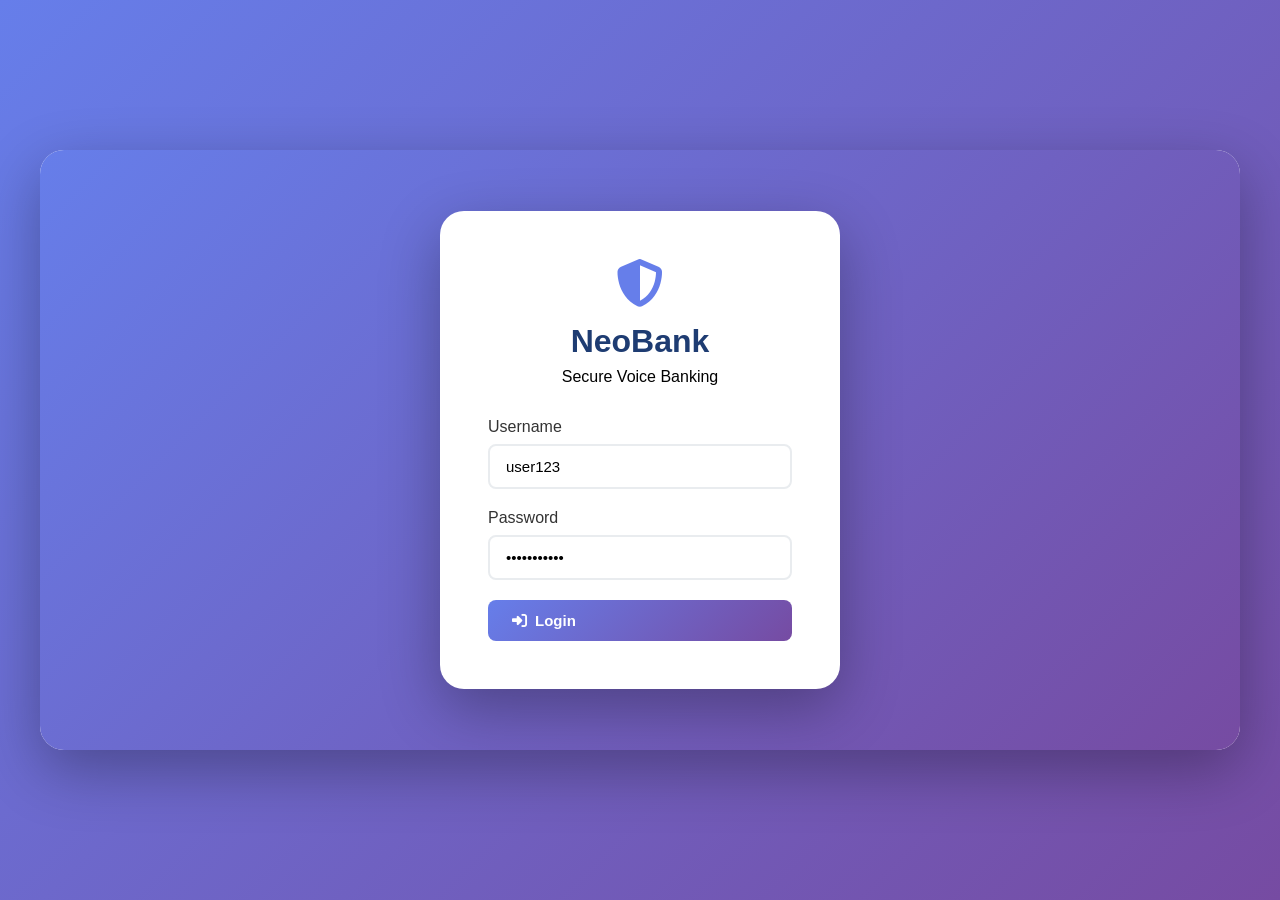
==== index.html @ e2ccea40 "dashboard cretion" ====
<!DOCTYPE html>
<html lang="en">
<head>
    <meta charset="UTF-8">
    <meta name="viewport" content="width=device-width, initial-scale=1.0">
    <title>NeoBank - Advanced Banking</title>
    <link rel="stylesheet" href="https://cdnjs.cloudflare.com/ajax/libs/font-awesome/6.4.0/css/all.min.css">
    <style>
        * {
            margin: 0;
            padding: 0;
            box-sizing: border-box;
        }

        body {
            font-family: 'Inter', -apple-system, BlinkMacSystemFont, 'Segoe UI', sans-serif;
            background: linear-gradient(135deg, #667eea 0%, #764ba2 100%);
            min-height: 100vh;
            display: flex;
            align-items: center;
            justify-content: center;
            padding: 20px;
        }

        .app-container {
            background: white;
            border-radius: 24px;
            box-shadow: 0 20px 60px rgba(0,0,0,0.3);
            width: 100%;
            max-width: 1200px;
            overflow: hidden;
            display: flex;
            min-height: 600px;
        }

        /* Sidebar */
        .sidebar {
            background: linear-gradient(180deg, #1e3c72 0%, #2a5298 100%);
            width: 280px;
            padding: 30px;
            color: white;
            display: flex;
            flex-direction: column;
        }

        .logo {
            display: flex;
            align-items: center;
            gap: 12px;
            margin-bottom: 40px;
            font-size: 24px;
            font-weight: bold;
        }

        .logo i {
            font-size: 32px;
            color: #ffd700;
        }

        .user-info {
            background: rgba(255,255,255,0.1);
            padding: 20px;
            border-radius: 16px;
            margin-bottom: 30px;
        }

        .user-info h3 {
            font-size: 18px;
            margin-bottom: 8px;
        }

        .user-info p {
            font-size: 14px;
            opacity: 0.8;
        }

        .nav-menu {
            flex: 1;
        }

        .nav-item {
            padding: 14px 20px;
            margin-bottom: 8px;
            border-radius: 12px;
            cursor: pointer;
            display: flex;
            align-items: center;
            gap: 12px;
            transition: all 0.3s;
            font-size: 15px;
        }

        .nav-item:hover {
            background: rgba(255,255,255,0.1);
        }

        .nav-item.active {
            background: rgba(255,255,255,0.2);
        }

        .nav-item i {
            width: 20px;
            text-align: center;
        }

        /* Main Content */
        .main-content {
            flex: 1;
            padding: 40px;
            background: #f8f9fa;
            overflow-y: auto;
        }

        .page {
            display: none;
        }

        .page.active {
            display: block;
            animation: fadeIn 0.3s;
        }

        @keyframes fadeIn {
            from { opacity: 0; transform: translateY(10px); }
            to { opacity: 1; transform: translateY(0); }
        }

        .page-header {
            margin-bottom: 30px;
        }

        .page-header h1 {
            font-size: 32px;
            color: #1e3c72;
            margin-bottom: 8px;
        }

        .page-header p {
            color: #666;
        }

        /* Cards */
        .card {
            background: white;
            border-radius: 16px;
            padding: 24px;
            box-shadow: 0 2px 8px rgba(0,0,0,0.1);
            margin-bottom: 24px;
        }

        .card-header {
            display: flex;
            justify-content: space-between;
            align-items: center;
            margin-bottom: 20px;
        }

        .card-header h2 {
            font-size: 20px;
            color: #1e3c72;
        }

        /* Account Cards */
        .accounts-grid {
            display: grid;
            grid-template-columns: repeat(auto-fit, minmax(300px, 1fr));
            gap: 20px;
        }

        .account-card {
            background: linear-gradient(135deg, #667eea 0%, #764ba2 100%);
            color: white;
            padding: 24px;
            border-radius: 16px;
            position: relative;
            overflow: hidden;
        }

        .account-card::before {
            content: '';
            position: absolute;
            top: -50%;
            right: -50%;
            width: 200%;
            height: 200%;
            background: radial-gradient(circle, rgba(255,255,255,0.1) 0%, transparent 70%);
        }

        .account-type {
            font-size: 14px;
            opacity: 0.9;
            margin-bottom: 8px;
        }

        .account-balance {
            font-size: 36px;
            font-weight: bold;
            margin: 16px 0;
        }

        .account-number {
            font-size: 14px;
            opacity: 0.8;
        }

        /* Transaction Table */
        .transaction-table {
            width: 100%;
            border-collapse: collapse;
        }

        .transaction-table th {
            text-align: left;
            padding: 12px;
            border-bottom: 2px solid #e9ecef;
            color: #666;
            font-weight: 600;
            font-size: 14px;
        }

        .transaction-table td {
            padding: 16px 12px;
            border-bottom: 1px solid #f1f3f5;
        }

        .transaction-table tr:hover {
            background: #f8f9fa;
        }

        .transaction-icon {
            width: 40px;
            height: 40px;
            border-radius: 50%;
            display: flex;
            align-items: center;
            justify-content: center;
            font-size: 18px;
        }

        .transaction-icon.credit {
            background: #d4edda;
            color: #155724;
        }

        .transaction-icon.debit {
            background: #f8d7da;
            color: #721c24;
        }

        .amount.credit {
            color: #28a745;
            font-weight: 600;
        }

        .amount.debit {
            color: #dc3545;
            font-weight: 600;
        }

        /* Forms */
        .form-group {
            margin-bottom: 20px;
        }

        .form-group label {
            display: block;
            margin-bottom: 8px;
            color: #333;
            font-weight: 500;
        }

        .form-group input, .form-group select {
            width: 100%;
            padding: 12px 16px;
            border: 2px solid #e9ecef;
            border-radius: 8px;
            font-size: 15px;
            transition: all 0.3s;
        }

        .form-group input:focus, .form-group select:focus {
            outline: none;
            border-color: #667eea;
        }

        /* Buttons */
        .btn {
            padding: 12px 24px;
            border: none;
            border-radius: 8px;
            font-size: 15px;
            font-weight: 600;
            cursor: pointer;
            transition: all 0.3s;
            display: inline-flex;
            align-items: center;
            gap: 8px;
        }

        .btn-primary {
            background: linear-gradient(135deg, #667eea 0%, #764ba2 100%);
            color: white;
        }

        .btn-primary:hover {
            transform: translateY(-2px);
            box-shadow: 0 4px 12px rgba(102, 126, 234, 0.4);
        }

        .btn-secondary {
            background: #e9ecef;
            color: #333;
        }

        .btn-secondary:hover {
            background: #dee2e6;
        }

        .btn-danger {
            background: #dc3545;
            color: white;
        }

        /* Voice Authentication */
        .voice-auth-card {
            text-align: center;
            padding: 40px;
        }

        .mic-button {
            width: 120px;
            height: 120px;
            border-radius: 50%;
            border: none;
            background: linear-gradient(135deg, #667eea 0%, #764ba2 100%);
            color: white;
            font-size: 48px;
            cursor: pointer;
            transition: all 0.3s;
            box-shadow: 0 8px 24px rgba(102, 126, 234, 0.3);
            margin: 20px auto;
            display: flex;
            align-items: center;
            justify-content: center;
        }

        .mic-button:hover {
            transform: scale(1.05);
        }

        .mic-button.recording {
            animation: pulse 1.5s infinite;
            background: #dc3545;
        }

        @keyframes pulse {
            0%, 100% { transform: scale(1); }
            50% { transform: scale(1.1); }
        }

        .status-badge {
            display: inline-block;
            padding: 6px 12px;
            border-radius: 20px;
            font-size: 13px;
            font-weight: 600;
        }

        .status-badge.success {
            background: #d4edda;
            color: #155724;
        }

        .status-badge.warning {
            background: #fff3cd;
            color: #856404;
        }

        .status-badge.danger {
            background: #f8d7da;
            color: #721c24;
        }

        /* Modal */
        .modal {
            display: none;
            position: fixed;
            top: 0;
            left: 0;
            right: 0;
            bottom: 0;
            background: rgba(0,0,0,0.5);
            z-index: 1000;
            align-items: center;
            justify-content: center;
        }

        .modal.active {
            display: flex;
        }

        .modal-content {
            overflow-y: auto;
            background: white;
            border-radius: 16px;
            padding: 32px;
            max-width: 500px;
            width: 90%;
            max-height: 90vh;
        }

        .modal-header {
            margin-bottom: 24px;
        }

        .modal-header h2 {
            color: #1e3c72;
            margin-bottom: 8px;
        }

        .close-modal {
            float: right;
            font-size: 24px;
            cursor: pointer;
            color: #999;
        }

        .close-modal:hover {
            color: #333;
        }

        /* Login Screen */
        #login-screen {
            display: flex;
            align-items: center;
            justify-content: center;
            width: 100%;
            min-height: 600px;
            background: linear-gradient(135deg, #667eea 0%, #764ba2 100%);
        }

        .login-card {
            background: white;
            border-radius: 24px;
            padding: 48px;
            width: 100%;
            max-width: 400px;
            box-shadow: 0 20px 60px rgba(0,0,0,0.3);
        }

        .login-header {
            text-align: center;
            margin-bottom: 32px;
        }

        .login-header i {
            font-size: 48px;
            color: #667eea;
            margin-bottom: 16px;
        }

        .login-header h1 {
            color: #1e3c72;
            margin-bottom: 8px;
        }

        .alert {
            padding: 12px 16px;
            border-radius: 8px;
            margin-bottom: 16px;
            font-size: 14px;
        }

        .alert-success {
            background: #d4edda;
            color: #155724;
        }

        .alert-danger {
            background: #f8d7da;
            color: #721c24;
        }

        .alert-info {
            background: #d1ecf1;
            color: #0c5460;
        }

        /* Responsive */
        @media (max-width: 768px) {
            .app-container {
                flex-direction: column;
            }
            
            .sidebar {
                width: 100%;
            }
            
            .accounts-grid {
                grid-template-columns: 1fr;
            }
        }
    </style>
</head>
<body>
    <div class="app-container">
        <!-- Login Screen -->
        <div id="login-screen">
            <div class="login-card">
                <div class="login-header">
                    <i class="fa-solid fa-shield-halved"></i>
                    <h1>NeoBank</h1>
                    <p>Secure Voice Banking</p>
                </div>
                <div id="login-alert"></div>
                <div class="form-group">
                    <label>Username</label>
                    <input type="text" id="login-username" value="user123" placeholder="Enter username">
                </div>
                <div class="form-group">
                    <label>Password</label>
                    <input type="password" id="login-password" value="password123" placeholder="Enter password">
                </div>
                <button class="btn btn-primary" id="login-btn" style="width: 100%;">
                    <i class="fa-solid fa-sign-in-alt"></i> Login
                </button>
            </div>
        </div>

        <!-- Main App (Hidden until login) -->
        <div id="main-app" style="display: none; width: 100%; flex-direction: row;">
            <!-- Sidebar -->
            <div class="sidebar">
                <div class="logo">
                    <i class="fa-solid fa-shield-halved"></i>
                    <span>NeoBank</span>
                </div>

                <div class="user-info">
                    <h3 id="user-name">Alex Johnson</h3>
                    <p id="user-account">Account: ****5678</p>
                    <div style="margin-top: 12px;">
                        <span class="status-badge" id="voice-status">
                            <i class="fa-solid fa-microphone-slash"></i> Voice Not Enrolled
                        </span>
                    </div>
                </div>

                <nav class="nav-menu">
                    <div class="nav-item active" data-page="dashboard">
                        <i class="fa-solid fa-house"></i>
                        <span>Dashboard</span>
                    </div>
                    <div class="nav-item" data-page="accounts">
                        <i class="fa-solid fa-wallet"></i>
                        <span>Accounts</span>
                    </div>
                    <div class="nav-item" data-page="transfer">
                        <i class="fa-solid fa-exchange-alt"></i>
                        <span>Transfer Money</span>
                    </div>
                    <div class="nav-item" data-page="transactions">
                        <i class="fa-solid fa-receipt"></i>
                        <span>Transactions</span>
                    </div>
                    <div class="nav-item" data-page="voice-auth">
                        <i class="fa-solid fa-microphone"></i>
                        <span>Voice Authentication</span>
                    </div>
                </nav>

                <button class="btn btn-secondary" id="logout-btn" style="width: 100%;">
                    <i class="fa-solid fa-sign-out-alt"></i> Logout
                </button>
            </div>

            <!-- Main Content Area -->
            <div class="main-content">
                <!-- Dashboard Page -->
                <div class="page active" id="page-dashboard">
                    <div class="page-header">
                        <h1>Dashboard</h1>
                        <p>Welcome back! Here's your financial overview</p>
                    </div>

                    <div class="accounts-grid">
                        <div class="account-card">
                            <div class="account-type">Checking Account</div>
                            <div class="account-balance" id="dash-balance">$5,230.50</div>
                            <div class="account-number">•••• •••• •••• 5678</div>
                        </div>
                    </div>

                    <div class="card">
                        <div class="card-header">
                            <h2>Recent Transactions</h2>
                            <a href="#" class="view-all" style="color: #667eea; text-decoration: none;">View All</a>
                        </div>
                        <table class="transaction-table" id="recent-transactions">
                            <thead>
                                <tr>
                                    <th>Type</th>
                                    <th>Description</th>
                                    <th>Date</th>
                                    <th>Amount</th>
                                </tr>
                            </thead>
                            <tbody>
                                <tr>
                                    <td>
                                        <div class="transaction-icon debit">
                                            <i class="fa-solid fa-arrow-up"></i>
                                        </div>
                                    </td>
                                    <td>Starbucks</td>
                                    <td>2025-11-16</td>
                                    <td class="amount debit">-$5.75</td>
                                </tr>
                            </tbody>
                        </table>
                    </div>
                </div>

                <!-- Accounts Page -->
                <div class="page" id="page-accounts">
                    <div class="page-header">
                        <h1>My Accounts</h1>
                        <p>Manage your accounts and view balances</p>
                    </div>

                    <div class="accounts-grid" id="accounts-list">
                        <!-- Populated by JS -->
                    </div>
                </div>

                <!-- Transfer Page -->
                <div class="page" id="page-transfer">
                    <div class="page-header">
                        <h1>Transfer Money</h1>
                        <p>Send money securely with voice authentication</p>
                    </div>

                    <div class="card">
                        <div id="transfer-alert"></div>
                        <div class="form-group">
                            <label>Recipient</label>
                            <input type="text" id="transfer-recipient" placeholder="Enter recipient name">
                        </div>
                        <div class="form-group">
                            <label>Amount</label>
                            <input type="number" id="transfer-amount" placeholder="0.00" step="0.01">
                        </div>
                        <div class="form-group">
                            <label>Currency</label>
                            <select id="transfer-currency">
                                <option value="USD">USD - US Dollar</option>
                                <option value="EUR">EUR - Euro</option>
                                <option value="GBP">GBP - British Pound</option>
                            </select>
                        </div>
                        <button class="btn btn-primary" id="initiate-transfer-btn">
                            <i class="fa-solid fa-lock"></i> Proceed to Security Verification
                        </button>
                    </div>
                </div>

                <!-- Transactions Page -->
                <div class="page" id="page-transactions">
                    <div class="page-header">
                        <h1>Transaction History</h1>
                        <p>View all your past transactions</p>
                    </div>

                    <div class="card">
                        <table class="transaction-table" id="all-transactions">
                            <thead>
                                <tr>
                                    <th>Type</th>
                                    <th>Description</th>
                                    <th>Date</th>
                                    <th>Amount</th>
                                    <th>Status</th>
                                </tr>
                            </thead>
                            <tbody>
                                <!-- Populated by JS -->
                            </tbody>
                        </table>
                    </div>
                </div>

                <!-- Voice Authentication Page -->
                <div class="page" id="page-voice-auth">
                    <div class="page-header">
                        <h1>Voice Authentication</h1>
                        <p>Set up biometric voice security</p>
                    </div>

                    <div class="card voice-auth-card">
                        <h2 style="margin-bottom: 16px;">Voice ID Setup</h2>
                        <p style="color: #666; margin-bottom: 24px;">
                            Record yourself saying: <strong>"My voice is my password"</strong>
                        </p>
                        
                        <div id="enrollment-controls">
                            <div style="display: flex; gap: 16px; justify-content: center; margin: 24px 0;">
                                <button class="btn btn-primary" id="record-sample-1">
                                    <i class="fa-solid fa-microphone"></i> Sample 1
                                </button>
                                <button class="btn btn-secondary" id="record-sample-2" disabled>
                                    <i class="fa-solid fa-microphone"></i> Sample 2
                                </button>
                                <button class="btn btn-secondary" id="record-sample-3" disabled>
                                    <i class="fa-solid fa-microphone"></i> Sample 3
                                </button>
                            </div>
                            <button class="btn btn-primary" id="submit-enrollment" style="display: none;">
                                <i class="fa-solid fa-check"></i> Complete Enrollment
                            </button>
                        </div>
                        
                        <div id="enrollment-status" style="margin-top: 24px;"></div>
                    </div>
                </div>
            </div>
        </div>
    </div>

    <!-- Security Verification Modal -->
    <div class="modal" id="security-modal">
        <div class="modal-content">
            <div class="modal-header">
                <span class="close-modal" id="close-security-modal">&times;</span>
                <h2>Security Verification</h2>
                <p style="color: #666;">Please complete verification to proceed</p>
            </div>
            
            <div id="security-step-pin" class="security-step">
                <h3 style="margin-bottom: 16px;">Step 1: Enter PIN</h3>
                <div class="form-group">
                    <label>4-Digit PIN</label>
                    <input type="password" id="security-pin" placeholder="••••" maxlength="4">
                </div>
                <button class="btn btn-primary" id="verify-pin-btn">
                    <i class="fa-solid fa-check"></i> Verify PIN
                </button>
            </div>

            <div id="security-step-voice" class="security-step" style="display: none;">
                <h3 style="margin-bottom: 16px;">Step 2: Voice Verification</h3>
                <p style="color: #666; margin-bottom: 24px;">
                    Say: <strong>"My voice is my password"</strong>
                </p>
                <button class="mic-button" id="verify-voice-btn">
                    <i class="fa-solid fa-microphone"></i>
                </button>
                <p style="text-align: center; color: #666;">Click to record</p>
            </div>

            <div id="security-status" style="margin-top: 24px;"></div>
        </div>
    </div>

    <script>
        // Configuration
        const API_URL = 'http://127.0.0.1:8000';
        let userToken = null;
        let currentUser = null;
        let audioContext = null;
        let mediaStreamSource = null;
        let audioBlobs = [];
        let pendingTransfer = null;

        // Initialize
        document.addEventListener('DOMContentLoaded', () => {
            initializeApp();
        });

        async function initializeApp() {
            // Setup audio context
            try {
                const stream = await navigator.mediaDevices.getUserMedia({ audio: true });
                audioContext = new (window.AudioContext || window.webkitAudioContext)();
                mediaStreamSource = audioContext.createMediaStreamSource(stream);
                console.log('✓ Audio initialized');
            } catch (err) {
                console.error('Microphone access denied:', err);
            }

            // Event Listeners
            document.getElementById('login-btn').addEventListener('click', handleLogin);
            document.getElementById('logout-btn').addEventListener('click', handleLogout);
            document.getElementById('initiate-transfer-btn').addEventListener('click', initiateTransfer);
            document.getElementById('verify-pin-btn').addEventListener('click', verifyPIN);
            document.getElementById('verify-voice-btn').addEventListener('click', recordVoiceVerification);
            document.getElementById('close-security-modal').addEventListener('click', closeSecurityModal);
            document.getElementById('submit-enrollment').addEventListener('click', submitEnrollment);
            document.getElementById('record-sample-1').addEventListener('click', () => recordSample(1));
            document.getElementById('record-sample-2').addEventListener('click', () => recordSample(2));
            document.getElementById('record-sample-3').addEventListener('click', () => recordSample(3));

            // Navigation
            document.querySelectorAll('.nav-item').forEach(item => {
                item.addEventListener('click', () => navigateToPage(item.dataset.page));
            });
        }

        // Authentication
        async function handleLogin() {
            const username = document.getElementById('login-username').value;
            const password = document.getElementById('login-password').value;
            const alertDiv = document.getElementById('login-alert');

            try {
                const response = await fetch(`${API_URL}/auth/login`, {
                    method: 'POST',
                    headers: { 'Content-Type': 'application/json' },
                    body: JSON.stringify({ username, password })
                });

                if (!response.ok) throw new Error('Invalid credentials');

                const data = await response.json();
                userToken = data.access_token;

                alertDiv.innerHTML = '<div class="alert alert-success">Login successful! Loading your account...</div>';

                setTimeout(() => {
                    document.getElementById('login-screen').style.display = 'none';
                    document.getElementById('main-app').style.display = 'flex';
                    loadUserData();
                }, 1000);

            } catch (error) {
                alertDiv.innerHTML = '<div class="alert alert-danger">Login failed. Please check your credentials.</div>';
            }
        }

        function handleLogout() {
            userToken = null;
            currentUser = null;
            document.getElementById('main-app').style.display = 'none';
            document.getElementById('login-screen').style.display = 'flex';
            document.getElementById('login-alert').innerHTML = '';
        }

        async function loadUserData() {
            try {
                // Load balance
                const balanceRes = await fetch(`${API_URL}/accounts/balance`, {
                    headers: { 'Authorization': `Bearer ${userToken}` }
                });
                const accounts = await balanceRes.json();
                currentUser = { accounts };

                // Update UI
                updateDashboard(accounts[0]);
                updateAccountsList(accounts);
                loadTransactions();

            } catch (error) {
                console.error('Failed to load user data:', error);
            }
        }

        function updateDashboard(account) {
            document.getElementById('dash-balance').textContent = `$${account.balance.toFixed(2)}`;
        }

        function updateAccountsList(accounts) {
            const container = document.getElementById('accounts-list');
            container.innerHTML = accounts.map(acc => `
                <div class="account-card">
                    <div class="account-type">${acc.account_type.charAt(0).toUpperCase() + acc.account_type.slice(1)} Account</div>
                    <div class="account-balance">$${acc.balance.toFixed(2)}</div>
                    <div class="account-number">•••• •••• •••• 5678</div>
                </div>
            `).join('');
        }

        async function loadTransactions() {
            try {
                const response = await fetch(`${API_URL}/accounts/history`, {
                    headers: { 'Authorization': `Bearer ${userToken}` }
                });
                const transactions = await response.json();

                const tbody = document.querySelector('#all-transactions tbody');
                tbody.innerHTML = transactions.map(tx => `
                    <tr>
                        <td>
                            <div class="transaction-icon ${tx.amount < 0 ? 'debit' : 'credit'}">
                                <i class="fa-solid fa-arrow-${tx.amount < 0 ? 'up' : 'down'}"></i>
                            </div>
                        </td>
                        <td>${tx.description}</td>
                        <td>${tx.date}</td>
                        <td class="amount ${tx.amount < 0 ? 'debit' : 'credit'}">
                            ${tx.amount < 0 ? '-' : '+'}$${Math.abs(tx.amount).toFixed(2)}
                        </td>
                        <td><span class="status-badge success">Completed</span></td>
                    </tr>
                `).join('');

            } catch (error) {
                console.error('Failed to load transactions:', error);
            }
        }

        // Navigation
        function navigateToPage(pageId) {
            document.querySelectorAll('.page').forEach(page => page.classList.remove('active'));
            document.querySelectorAll('.nav-item').forEach(item => item.classList.remove('active'));
            
            document.getElementById(`page-${pageId}`).classList.add('active');
            document.querySelector(`[data-page="${pageId}"]`).classList.add('active');
        }

        // Transfer Flow
        function initiateTransfer() {
            const recipient = document.getElementById('transfer-recipient').value;
            const amount = parseFloat(document.getElementById('transfer-amount').value);
            const currency = document.getElementById('transfer-currency').value;
            const alertDiv = document.getElementById('transfer-alert');

            if (!recipient || !amount || amount <= 0) {
                alertDiv.innerHTML = '<div class="alert alert-danger">Please enter valid recipient and amount</div>';
                return;
            }

            if (amount > currentUser.accounts[0].balance) {
                alertDiv.innerHTML = '<div class="alert alert-danger">Insufficient funds</div>';
                return;
            }

            pendingTransfer = { recipient, amount, currency };
            document.getElementById('security-modal').classList.add('active');
        }

        async function verifyPIN() {
            const pin = document.getElementById('security-pin').value;
            const statusDiv = document.getElementById('security-status');

            if (pin.length !== 4) {
                statusDiv.innerHTML = '<div class="alert alert-danger">PIN must be 4 digits</div>';
                return;
            }

            try {
                const response = await fetch(`${API_URL}/auth/verify-pin`, {
                    method: 'POST',
                    headers: {
                        'Authorization': `Bearer ${userToken}`,
                        'Content-Type': 'application/json'
                    },
                    body: JSON.stringify({ pin })
                });

                if (!response.ok) throw new Error('Invalid PIN');

                statusDiv.innerHTML = '<div class="alert alert-success">PIN verified! Proceed to voice verification.</div>';
                pendingTransfer.pin = pin;

                setTimeout(() => {
                    document.getElementById('security-step-pin').style.display = 'none';
                    document.getElementById('security-step-voice').style.display = 'block';
                    statusDiv.innerHTML = '';
                }, 1500);

            } catch (error) {
                statusDiv.innerHTML = '<div class="alert alert-danger">Invalid PIN. Please try again.</div>';
            }
        }

        async function recordVoiceVerification() {
            if (!audioContext || audioContext.state === 'suspended') {
                await audioContext.resume();
            }

            const button = document.getElementById('verify-voice-btn');
            const statusDiv = document.getElementById('security-status');

            button.classList.add('recording');
            statusDiv.innerHTML = '<div class="alert alert-info">Recording... Speak now!</div>';

            const audioData = [];
            const bufferSize = 4096;
            const recorderNode = audioContext.createScriptProcessor(bufferSize, 1, 1);

            recorderNode.onaudioprocess = (e) => {
                const inputData = e.inputBuffer.getChannelData(0);
                for (let i = 0; i < inputData.length; i++) {
                    audioData.push(inputData[i]);
                }
            };

            mediaStreamSource.connect(recorderNode);
            recorderNode.connect(audioContext.destination);

            setTimeout(async () => {
                mediaStreamSource.disconnect(recorderNode);
                recorderNode.disconnect(audioContext.destination);
                button.classList.remove('recording');

                const wavBlob = exportWAV(audioData, audioContext.sampleRate);
                await verifyVoiceAndTransfer(wavBlob);
            }, 3000);
        }

        async function verifyVoiceAndTransfer(voiceBlob) {
            const statusDiv = document.getElementById('security-status');
            statusDiv.innerHTML = '<div class="alert alert-info">Verifying your voice...</div>';

            try {
                const formData = new FormData();
                formData.append('file', voiceBlob, 'verify.wav');

                const response = await fetch(`${API_URL}/auth/verify-voice`, {
                    method: 'POST',
                    headers: { 'Authorization': `Bearer ${userToken}` },
                    body: formData
                });

                if (!response.ok) {
                    const error = await response.json();
                    throw new Error(error.detail || 'Voice verification failed');
                }

                statusDiv.innerHTML = '<div class="alert alert-success">Voice verified! Processing transfer...</div>';

                // Execute transfer
                setTimeout(() => executeTransfer(), 1000);

            } catch (error) {
                statusDiv.innerHTML = `<div class="alert alert-danger">${error.message}</div>`;
            }
        }

        async function executeTransfer() {
            const statusDiv = document.getElementById('security-status');

            try {
                const response = await fetch(`${API_URL}/transfer`, {
                    method: 'POST',
                    headers: {
                        'Authorization': `Bearer ${userToken}`,
                        'Content-Type': 'application/json'
                    },
                    body: JSON.stringify({
                        recipient: pendingTransfer.recipient,
                        amount: pendingTransfer.amount,
                        currency: pendingTransfer.currency,
                        pin: pendingTransfer.pin
                    })
                });

                if (!response.ok) throw new Error('Transfer failed');

                const data = await response.json();
                statusDiv.innerHTML = `<div class="alert alert-success">Transfer successful! New balance: ${data.new_balance.toFixed(2)}</div>`;

                setTimeout(() => {
                    closeSecurityModal();
                    loadUserData();
                    document.getElementById('transfer-alert').innerHTML = '<div class="alert alert-success">Money transferred successfully!</div>';
                    document.getElementById('transfer-recipient').value = '';
                    document.getElementById('transfer-amount').value = '';
                }, 2000);

            } catch (error) {
                statusDiv.innerHTML = '<div class="alert alert-danger">Transfer failed. Please try again.</div>';
            }
        }

        function closeSecurityModal() {
            document.getElementById('security-modal').classList.remove('active');
            document.getElementById('security-step-pin').style.display = 'block';
            document.getElementById('security-step-voice').style.display = 'none';
            document.getElementById('security-pin').value = '';
            document.getElementById('security-status').innerHTML = '';
            pendingTransfer = null;
        }

        // Voice Enrollment
        async function recordSample(sampleNum) {
            if (!audioContext || audioContext.state === 'suspended') {
                await audioContext.resume();
            }

            const button = document.getElementById(`record-sample-${sampleNum}`);
            const nextButton = document.getElementById(`record-sample-${sampleNum + 1}`);
            const statusDiv = document.getElementById('enrollment-status');

            button.innerHTML = '<i class="fa-solid fa-circle fa-beat"></i> Recording...';
            button.disabled = true;
            statusDiv.innerHTML = '<div class="alert alert-info">Recording... Say: "My voice is my password"</div>';

            const audioData = [];
            const bufferSize = 4096;
            const recorderNode = audioContext.createScriptProcessor(bufferSize, 1, 1);

            recorderNode.onaudioprocess = (e) => {
                const inputData = e.inputBuffer.getChannelData(0);
                for (let i = 0; i < inputData.length; i++) {
                    audioData.push(inputData[i]);
                }
            };

            mediaStreamSource.connect(recorderNode);
            recorderNode.connect(audioContext.destination);

            setTimeout(() => {
                mediaStreamSource.disconnect(recorderNode);
                recorderNode.disconnect(audioContext.destination);

                const wavBlob = exportWAV(audioData, audioContext.sampleRate);
                audioBlobs.push(wavBlob);

                button.innerHTML = '<i class="fa-solid fa-check"></i> Recorded';
                button.style.background = '#28a745';
                button.style.color = 'white';
                statusDiv.innerHTML = `<div class="alert alert-success">Sample ${sampleNum} recorded successfully</div>`;

                if (nextButton) {
                    nextButton.disabled = false;
                    nextButton.classList.remove('btn-secondary');
                    nextButton.classList.add('btn-primary');
                } else {
                    document.getElementById('submit-enrollment').style.display = 'block';
                }
            }, 3000);
        }

        async function submitEnrollment() {
            const statusDiv = document.getElementById('enrollment-status');

            if (audioBlobs.length !== 3) {
                statusDiv.innerHTML = '<div class="alert alert-danger">Please record all 3 samples</div>';
                return;
            }

            statusDiv.innerHTML = '<div class="alert alert-info">Uploading voice samples...</div>';

            try {
                const formData = new FormData();
                formData.append('file1', audioBlobs[0], 'sample1.wav');
                formData.append('file2', audioBlobs[1], 'sample2.wav');
                formData.append('file3', audioBlobs[2], 'sample3.wav');

                const response = await fetch(`${API_URL}/auth/enroll-voice`, {
                    method: 'POST',
                    headers: { 'Authorization': `Bearer ${userToken}` },
                    body: formData
                });

                if (!response.ok) throw new Error('Enrollment failed');

                statusDiv.innerHTML = '<div class="alert alert-success">Voice authentication enabled!</div>';
                document.getElementById('voice-status').innerHTML = '<i class="fa-solid fa-microphone"></i> Voice Enrolled';
                document.getElementById('voice-status').classList.remove('warning');
                document.getElementById('voice-status').classList.add('success');

                // Reset enrollment
                audioBlobs = [];
                document.getElementById('enrollment-controls').style.display = 'none';

            } catch (error) {
                statusDiv.innerHTML = '<div class="alert alert-danger">Enrollment failed. Please try again.</div>';
            }
        }

        // Audio Processing
        function exportWAV(audioData, sampleRate) {
            const buffer = new ArrayBuffer(44 + audioData.length * 2);
            const view = new DataView(buffer);

            writeString(view, 0, 'RIFF');
            view.setUint32(4, 36 + audioData.length * 2, true);
            writeString(view, 8, 'WAVE');
            writeString(view, 12, 'fmt ');
            view.setUint32(16, 16, true);
            view.setUint16(20, 1, true);
            view.setUint16(22, 1, true);
            view.setUint32(24, sampleRate, true);
            view.setUint32(28, sampleRate * 2, true);
            view.setUint16(32, 2, true);
            view.setUint16(34, 16, true);
            writeString(view, 36, 'data');
            view.setUint32(40, audioData.length * 2, true);

            let offset = 44;
            for (let i = 0; i < audioData.length; i++) {
                let s = Math.max(-1, Math.min(1, audioData[i]));
                s = s < 0 ? s * 0x8000 : s * 0x7FFF;
                view.setInt16(offset, s, true);
                offset += 2;
            }

            return new Blob([view], { type: 'audio/wav' });
        }

        function writeString(view, offset, string) {
            for (let i = 0; i < string.length; i++) {
                view.setUint8(offset + i, string.charCodeAt(i));
            }
        }
    </script>
</body>
</html>
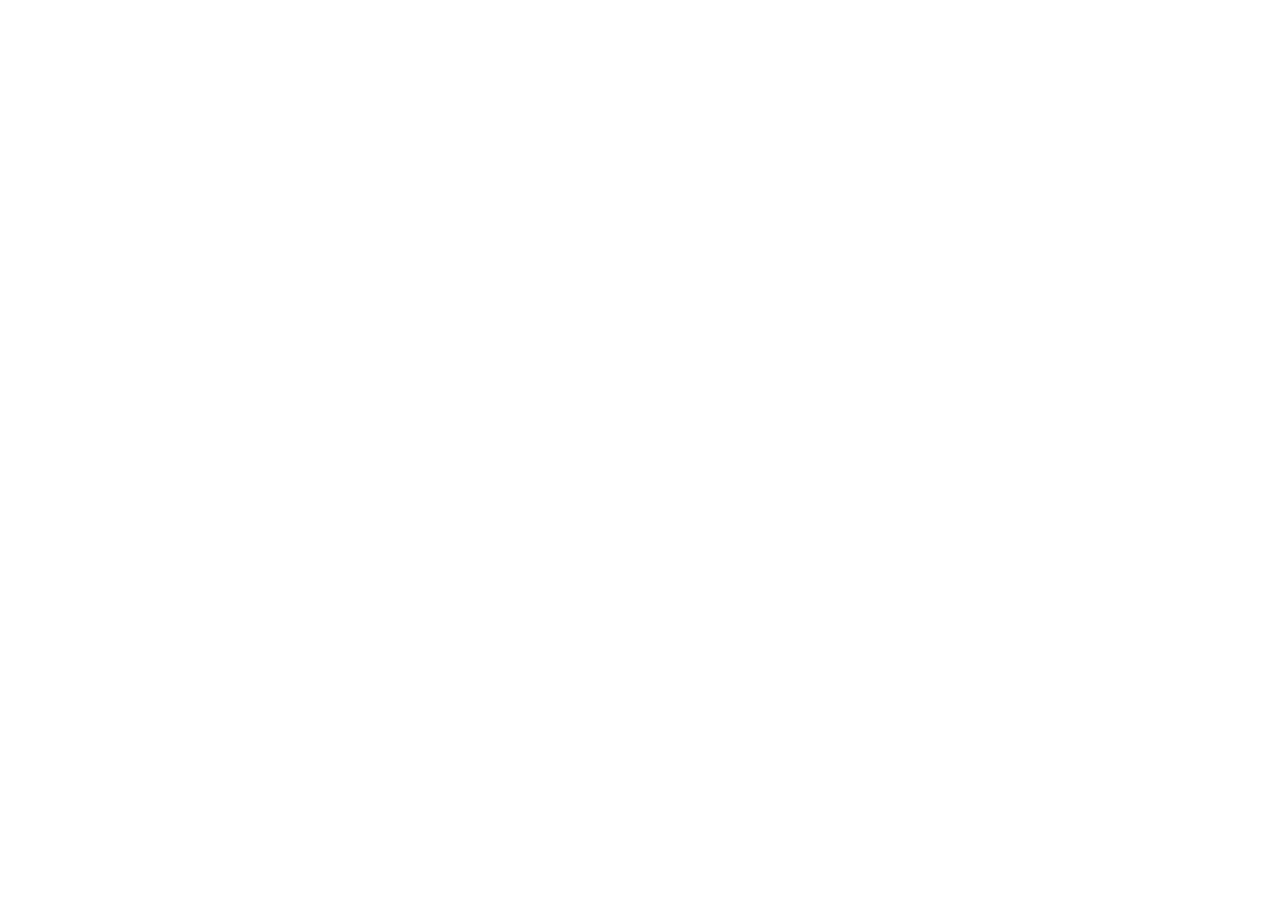
==== commit 1df41068: "this is my final code" ====
--- a/index.html
+++ b/index.html
@@ -1,4 +1,4 @@
-<!DOCTYPE html>
+<!-- <!DOCTYPE html>
 <html lang="en">
 <head>
     <meta charset="UTF-8">
@@ -504,7 +504,6 @@
 </head>
 <body>
     <div class="app-container">
-        <!-- Login Screen -->
         <div id="login-screen">
             <div class="login-card">
                 <div class="login-header">
@@ -527,9 +526,7 @@
             </div>
         </div>
 
-        <!-- Main App (Hidden until login) -->
         <div id="main-app" style="display: none; width: 100%; flex-direction: row;">
-            <!-- Sidebar -->
             <div class="sidebar">
                 <div class="logo">
                     <i class="fa-solid fa-shield-halved"></i>
@@ -574,9 +571,9 @@
                 </button>
             </div>
 
-            <!-- Main Content Area -->
+
             <div class="main-content">
-                <!-- Dashboard Page -->
+
                 <div class="page active" id="page-dashboard">
                     <div class="page-header">
                         <h1>Dashboard</h1>
@@ -621,7 +618,7 @@
                     </div>
                 </div>
 
-                <!-- Accounts Page -->
+
                 <div class="page" id="page-accounts">
                     <div class="page-header">
                         <h1>My Accounts</h1>
@@ -629,11 +626,10 @@
                     </div>
 
                     <div class="accounts-grid" id="accounts-list">
-                        <!-- Populated by JS -->
+          
                     </div>
                 </div>
 
-                <!-- Transfer Page -->
                 <div class="page" id="page-transfer">
                     <div class="page-header">
                         <h1>Transfer Money</h1>
@@ -664,7 +660,7 @@
                     </div>
                 </div>
 
-                <!-- Transactions Page -->
+
                 <div class="page" id="page-transactions">
                     <div class="page-header">
                         <h1>Transaction History</h1>
@@ -683,13 +679,13 @@
                                 </tr>
                             </thead>
                             <tbody>
-                                <!-- Populated by JS -->
+      
                             </tbody>
                         </table>
                     </div>
                 </div>
 
-                <!-- Voice Authentication Page -->
+
                 <div class="page" id="page-voice-auth">
                     <div class="page-header">
                         <h1>Voice Authentication</h1>
@@ -726,7 +722,7 @@
         </div>
     </div>
 
-    <!-- Security Verification Modal -->
+
     <div class="modal" id="security-modal">
         <div class="modal-content">
             <div class="modal-header">
@@ -1206,4 +1202,4 @@
         }
     </script>
 </body>
-</html>+</html> -->
